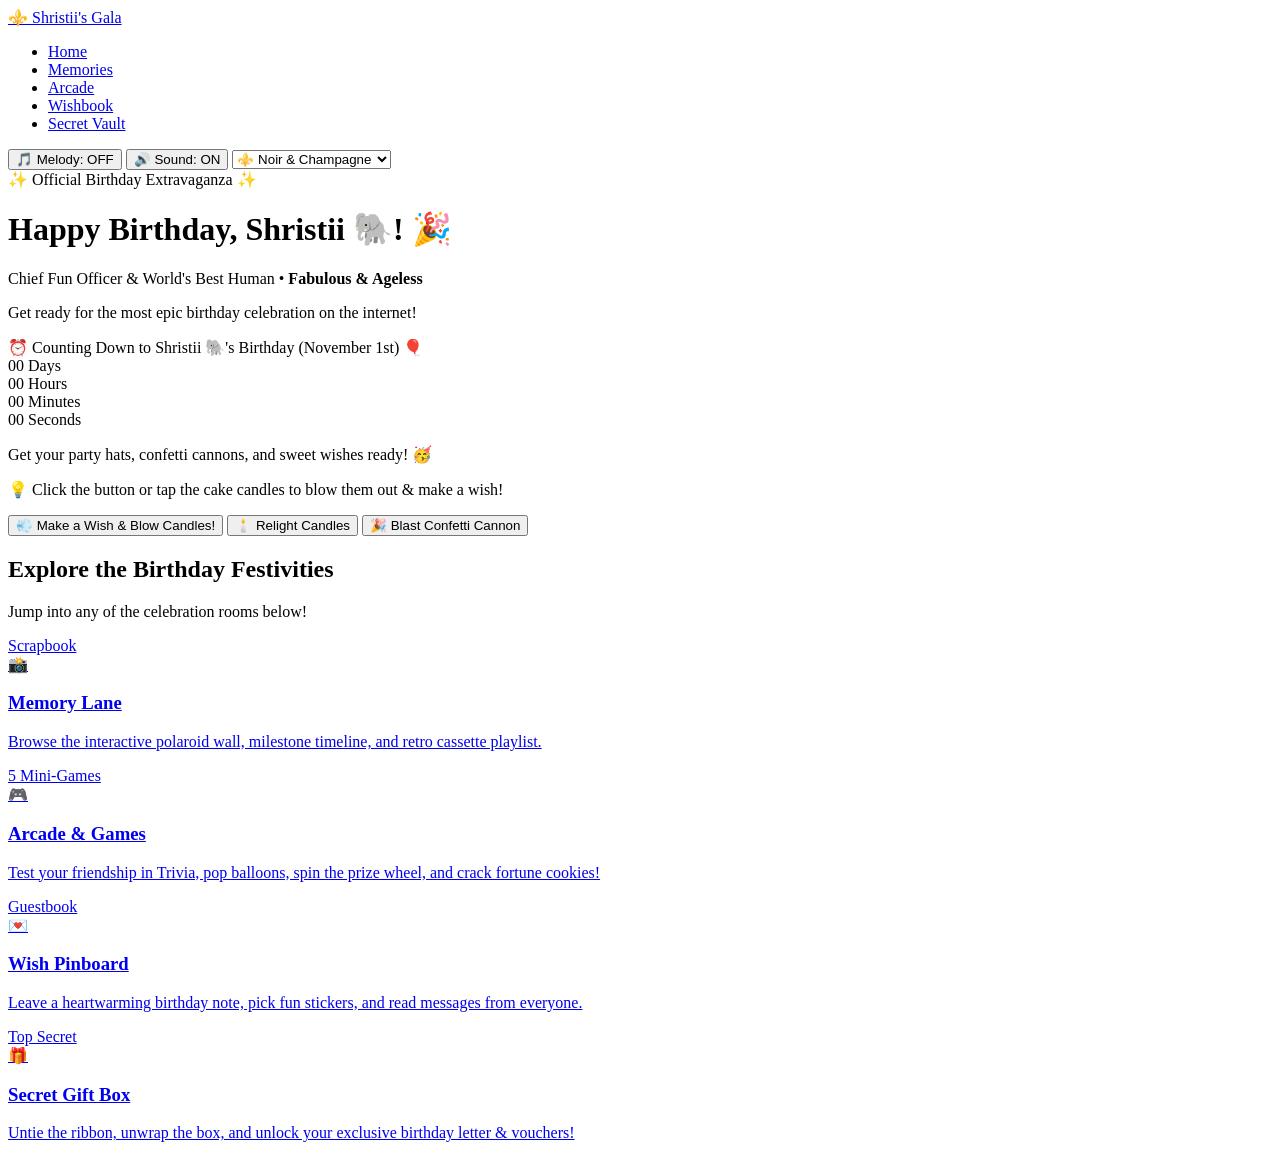
==== index.html @ 7313113c "Add files via upload" ====
<!DOCTYPE html>
<html lang="en">
<head>
  <meta charset="UTF-8" />
  <meta name="viewport" content="width=device-width, initial-scale=1.0" />
  <title>Happy Birthday! 🎉 Ultimate Celebration</title>
  <link rel="stylesheet" href="css/style.css" />
</head>
<body class="theme-noir-gold">

  <!-- Floating Ambient Balloons Background -->
  <div class="floating-balloons-container" id="floating-balloons-bg"></div>

  <!-- Navigation Bar -->
  <nav class="navbar">
    <a href="index.html" class="nav-brand">
      <span class="brand-icon">⚜️</span>
      <span>Shristii's Gala</span>
    </a>

    <ul class="nav-links">
      <li><a href="index.html" class="nav-link active">Home</a></li>
      <li><a href="memories.html" class="nav-link">Memories</a></li>
      <li><a href="arcade.html" class="nav-link">Arcade</a></li>
      <li><a href="wishes.html" class="nav-link">Wishbook</a></li>
      <li><a href="surprise.html" class="nav-link">Secret Vault</a></li>
    </ul>

    <div class="nav-controls">
      <button class="control-btn" id="bgm-toggle-btn" title="Toggle Ambient Melody">🎵 Melody: OFF</button>
      <button class="control-btn" id="sfx-toggle-btn" title="Toggle Sound FX">🔊 Sound: ON</button>
      <select id="theme-select" class="theme-picker" title="Switch Theme">
        <option value="theme-noir-gold">⚜️ Noir & Champagne</option>
        <option value="theme-velvet-wine">🍷 Velvet & Rose Gold</option>
        <option value="theme-emerald-luxe">🌲 Emerald & Gold</option>
        <option value="theme-ivory-champagne">🥂 Alabaster & Gold</option>
      </select>
    </div>
  </nav>

  <!-- Hero Section -->
  <main class="hero-section">
    <div class="hero-badge">✨ Official Birthday Extravaganza ✨</div>
    <h1 class="hero-title">Happy Birthday, <span data-bind="name">Shristii 🐘</span>! 🎉</h1>
    <p class="hero-subtitle">
      <span data-bind="title">Chief Fun Officer & World's Best Human</span> • 
      <strong data-bind="age">Fabulous & Ageless</strong>
    </p>
    <p class="hero-subtitle" data-bind="heroTagline">
      Get ready for the most epic birthday celebration on the internet!
    </p>

    <!-- Birthday Live Countdown Widget -->
    <div class="countdown-section" id="birthday-countdown-container">
      <div class="countdown-title">
        <span>⏰</span>
        <span>Counting Down to <span data-bind="name">Shristii 🐘</span>'s Birthday (November 1st)</span>
        <span>🎈</span>
      </div>
      <div class="countdown-grid" id="countdown-timer-grid">
        <div class="countdown-card">
          <span class="countdown-num" id="cd-days">00</span>
          <span class="countdown-label">Days</span>
        </div>
        <div class="countdown-card">
          <span class="countdown-num" id="cd-hours">00</span>
          <span class="countdown-label">Hours</span>
        </div>
        <div class="countdown-card">
          <span class="countdown-num" id="cd-minutes">00</span>
          <span class="countdown-label">Minutes</span>
        </div>
        <div class="countdown-card">
          <span class="countdown-num" id="cd-seconds">00</span>
          <span class="countdown-label">Seconds</span>
        </div>
      </div>
      <p class="countdown-subtext" id="cd-message">Get your party hats, confetti cannons, and sweet wishes ready! 🥳</p>
    </div>

    <!-- Interactive Birthday Cake -->
    <div class="cake-stage" id="cake-container">
      <div class="cake-wrapper" id="cake-wrapper" title="Click to blow out candles!">
        <!-- Candles -->
        <div class="candles-row">
          <div class="candle"><div class="candle-flame"></div></div>
          <div class="candle"><div class="candle-flame"></div></div>
          <div class="candle"><div class="candle-flame"></div></div>
        </div>

        <!-- 3-Tier Cake -->
        <div class="cake-tier top">
          <div class="frosting-drips"></div>
        </div>
        <div class="cake-tier middle">
          <div class="frosting-drips"></div>
        </div>
        <div class="cake-tier bottom">
          <div class="frosting-drips"></div>
        </div>
        <div class="cake-plate"></div>
      </div>

      <div id="cake-status" class="mt-3">
        <p class="cake-hint">💡 Click the button or tap the cake candles to blow them out & make a wish!</p>
      </div>

      <div class="btn-group mt-3 justify-center">
        <button id="blow-candles-btn" class="btn-primary">💨 Make a Wish & Blow Candles!</button>
        <button id="relight-candles-btn" class="btn-secondary hidden">🕯️ Relight Candles</button>
        <button id="hero-confetti-btn" class="btn-secondary">🎉 Blast Confetti Cannon</button>
      </div>
    </div>

    <!-- Quick Activity Cards Portal -->
    <h2 class="mt-4">Explore the Birthday Festivities</h2>
    <p class="hero-subtitle">Jump into any of the celebration rooms below!</p>

    <div class="activities-grid">
      <a href="memories.html" class="activity-card glass-panel">
        <span class="activity-badge">Scrapbook</span>
        <div class="activity-icon">📸</div>
        <h3>Memory Lane</h3>
        <p>Browse the interactive polaroid wall, milestone timeline, and retro cassette playlist.</p>
      </a>

      <a href="arcade.html" class="activity-card glass-panel">
        <span class="activity-badge">5 Mini-Games</span>
        <div class="activity-icon">🎮</div>
        <h3>Arcade & Games</h3>
        <p>Test your friendship in Trivia, pop balloons, spin the prize wheel, and crack fortune cookies!</p>
      </a>

      <a href="wishes.html" class="activity-card glass-panel">
        <span class="activity-badge">Guestbook</span>
        <div class="activity-icon">💌</div>
        <h3>Wish Pinboard</h3>
        <p>Leave a heartwarming birthday note, pick fun stickers, and read messages from everyone.</p>
      </a>

      <a href="surprise.html" class="activity-card glass-panel">
        <span class="activity-badge">Top Secret</span>
        <div class="activity-icon">🎁</div>
        <h3>Secret Gift Box</h3>
        <p>Untie the ribbon, unwrap the box, and unlock your exclusive birthday letter & vouchers!</p>
      </a>
    </div>
  </main>

  <!-- Scripts -->
  <script src="data/content.js"></script>
  <script src="js/audio.js"></script>
  <script src="js/confetti.js"></script>
  <script src="js/main.js"></script>
</body>
</html>
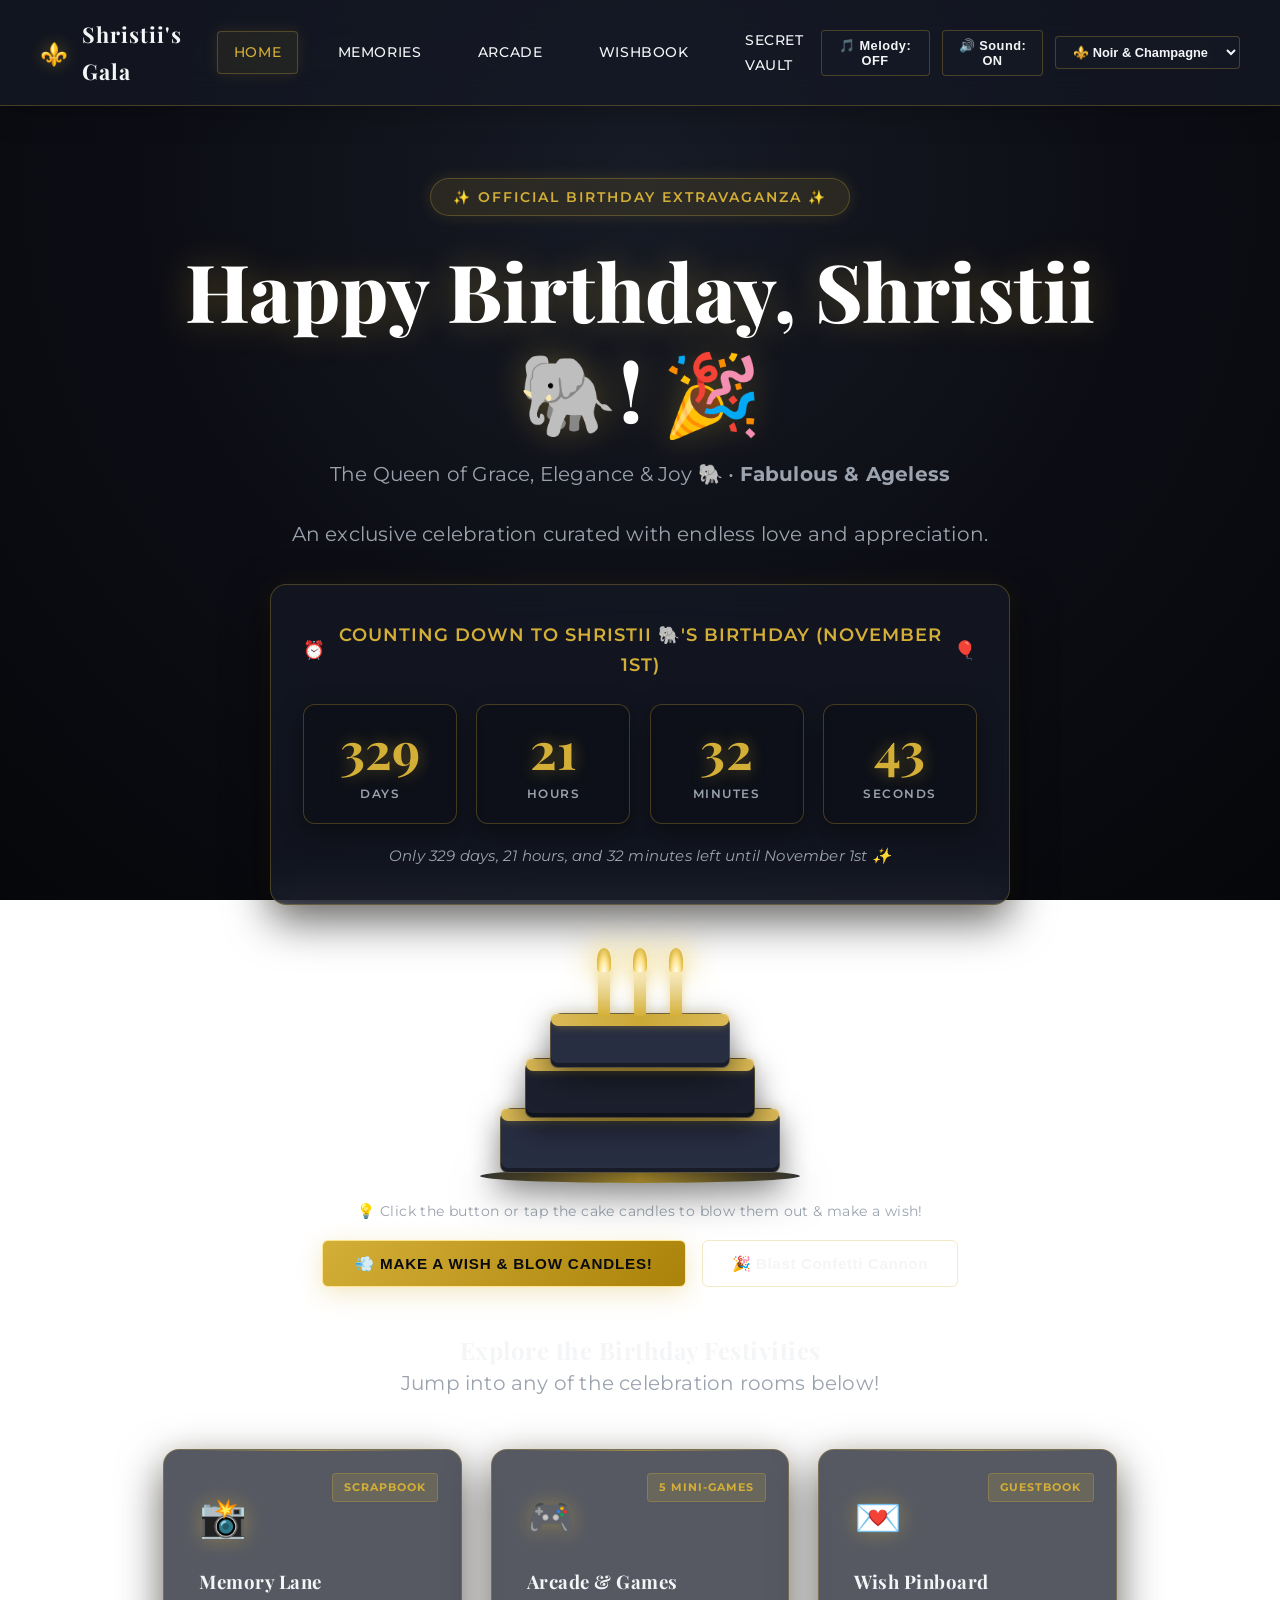
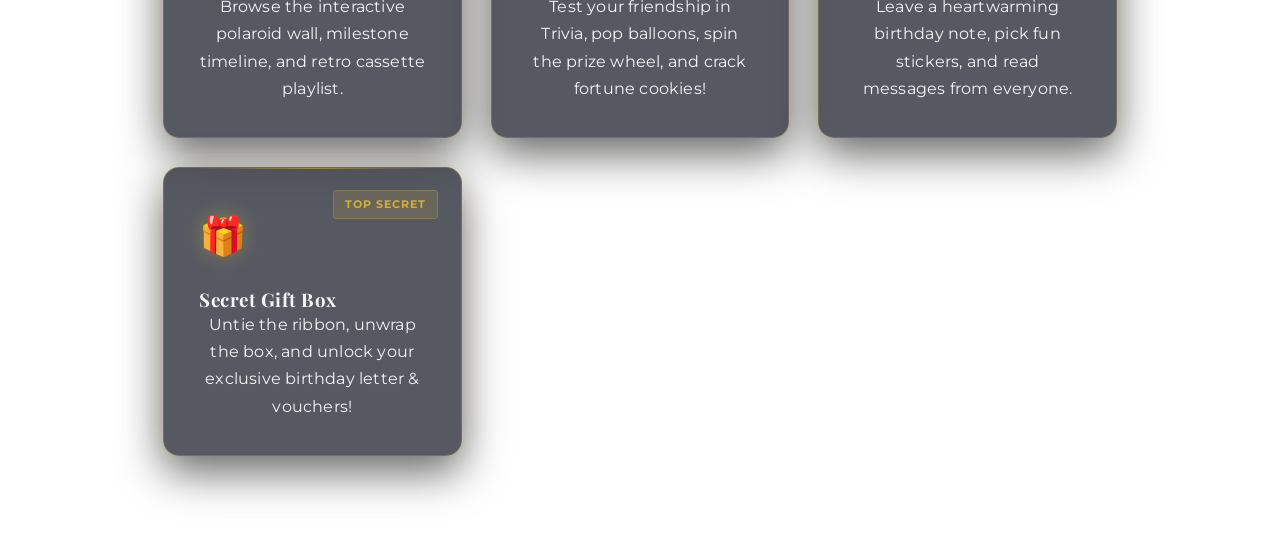
==== commit 0260e9d0: "Add files via upload" ====
--- a/index.html
+++ b/index.html
@@ -4,7 +4,7 @@
   <meta charset="UTF-8" />
   <meta name="viewport" content="width=device-width, initial-scale=1.0" />
   <title>Happy Birthday! 🎉 Ultimate Celebration</title>
-  <link rel="stylesheet" href="css/style.css" />
+  <link rel="stylesheet" href="style.css" />
 </head>
 <body class="theme-noir-gold">
 
@@ -148,9 +148,9 @@
   </main>
 
   <!-- Scripts -->
-  <script src="data/content.js"></script>
-  <script src="js/audio.js"></script>
-  <script src="js/confetti.js"></script>
-  <script src="js/main.js"></script>
+  <script src="content.js"></script>
+  <script src="audio.js"></script>
+  <script src="confetti.js"></script>
+  <script src="main.js"></script>
 </body>
 </html>
--- a/style.css
+++ b/style.css
@@ -0,0 +1,1385 @@
+/* ==========================================================================
+   LUXURY & ELEGANT BIRTHDAY CELEBRATION MASTER STYLESHEET
+   Classy aesthetic with Champagne Gold, Obsidian Noir, Velvet, and Fine Typography
+   ========================================================================== */
+
+@import url('https://fonts.googleapis.com/css2?family=Alex+Brush&family=Cormorant+Garamond:ital,wght@0,400;0,600;0,700;1,400;1,600&family=Montserrat:wght@300;400;500;600;700;800&family=Playfair+Display:ital,wght@0,500;0,600;0,700;0,800;0,900;1,600&display=swap');
+
+/* --- THEME DEFINITIONS --- */
+:root, body.theme-noir-gold {
+  --bg-gradient: radial-gradient(circle at 50% 20%, #171B26 0%, #0D0E15 50%, #06070A 100%);
+  --bg-color: #06070A;
+  --text-main: #F4F5F7;
+  --text-muted: #9BA3AF;
+  --primary: #D4AF37; /* Champagne Gold */
+  --primary-hover: #E5C158;
+  --secondary: #E2C08D;
+  --accent: #F3E5AB;
+  --card-bg: rgba(22, 26, 38, 0.72);
+  --card-border: rgba(212, 175, 55, 0.28);
+  --shadow: 0 16px 44px rgba(0, 0, 0, 0.6), 0 0 24px rgba(212, 175, 55, 0.08);
+  --cake-base: #1C202E;
+  --cake-frosting: #282E42;
+  --gold: #D4AF37;
+  --gold-glow: rgba(212, 175, 55, 0.4);
+}
+
+body.theme-velvet-wine {
+  --bg-gradient: radial-gradient(circle at 50% 20%, #2D121F 0%, #180911 55%, #0D0408 100%);
+  --bg-color: #0D0408;
+  --text-main: #FDF8F9;
+  --text-muted: #C9A9B4;
+  --primary: #E29578; /* Rose Gold / Burnished Bronze */
+  --primary-hover: #F2A68B;
+  --secondary: #DDA15E;
+  --accent: #FFE5D9;
+  --card-bg: rgba(38, 18, 28, 0.75);
+  --card-border: rgba(226, 149, 120, 0.3);
+  --shadow: 0 16px 44px rgba(0, 0, 0, 0.65), 0 0 24px rgba(226, 149, 120, 0.1);
+  --cake-base: #331625;
+  --cake-frosting: #471E33;
+  --gold: #E29578;
+  --gold-glow: rgba(226, 149, 120, 0.4);
+}
+
+body.theme-emerald-luxe {
+  --bg-gradient: radial-gradient(circle at 50% 20%, #0E2920 0%, #071711 55%, #030A07 100%);
+  --bg-color: #030A07;
+  --text-main: #F4EBD9;
+  --text-muted: #9EAF9F;
+  --primary: #C5A059; /* Imperial Vintage Gold */
+  --primary-hover: #D8B36D;
+  --secondary: #52B788;
+  --accent: #E9D8A6;
+  --card-bg: rgba(14, 38, 30, 0.75);
+  --card-border: rgba(197, 160, 89, 0.32);
+  --shadow: 0 16px 44px rgba(0, 0, 0, 0.7), 0 0 24px rgba(197, 160, 89, 0.12);
+  --cake-base: #133328;
+  --cake-frosting: #1C4839;
+  --gold: #C5A059;
+  --gold-glow: rgba(197, 160, 89, 0.4);
+}
+
+body.theme-ivory-champagne {
+  --bg-gradient: radial-gradient(circle at 50% 20%, #FAF8F5 0%, #F3EFEA 60%, #E8E2D8 100%);
+  --bg-color: #FAF8F5;
+  --text-main: #1F1D1A;
+  --text-muted: #6B6357;
+  --primary: #A67C37; /* Warm Burnished Ochre Gold */
+  --primary-hover: #8C6527;
+  --secondary: #C5A059;
+  --accent: #D4AF37;
+  --card-bg: rgba(255, 255, 255, 0.88);
+  --card-border: rgba(166, 124, 55, 0.28);
+  --shadow: 0 16px 44px rgba(166, 124, 55, 0.14);
+  --cake-base: #EFE9E0;
+  --cake-frosting: #FAF6F0;
+  --gold: #A67C37;
+  --gold-glow: rgba(166, 124, 55, 0.25);
+}
+
+/* --- BASE STYLES --- */
+* {
+  margin: 0;
+  padding: 0;
+  box-sizing: border-box;
+}
+
+body {
+  font-family: 'Montserrat', -apple-system, BlinkMacSystemFont, sans-serif;
+  background: var(--bg-gradient);
+  background-attachment: fixed;
+  color: var(--text-main);
+  min-height: 100vh;
+  line-height: 1.7;
+  overflow-x: hidden;
+  transition: background 0.5s ease, color 0.5s ease;
+  letter-spacing: 0.2px;
+}
+
+h1, h2, h3, h4, .brand-font, .serif-heading {
+  font-family: 'Playfair Display', 'Cormorant Garamond', Georgia, serif;
+  font-weight: 700;
+  line-height: 1.25;
+  letter-spacing: 0.5px;
+}
+
+.handwritten {
+  font-family: 'Alex Brush', 'Cormorant Garamond', cursive;
+  font-size: 1.8rem;
+  font-weight: normal;
+}
+
+/* --- NAVBAR --- */
+.navbar {
+  position: sticky;
+  top: 0;
+  z-index: 1000;
+  display: flex;
+  justify-content: space-between;
+  align-items: center;
+  padding: 1rem 2.5rem;
+  background: var(--card-bg);
+  backdrop-filter: blur(20px);
+  -webkit-backdrop-filter: blur(20px);
+  border-bottom: 1px solid var(--card-border);
+  box-shadow: 0 4px 30px rgba(0, 0, 0, 0.25);
+}
+
+.nav-brand {
+  display: flex;
+  align-items: center;
+  gap: 0.8rem;
+  text-decoration: none;
+  color: var(--text-main);
+  font-family: 'Playfair Display', serif;
+  font-size: 1.35rem;
+  font-weight: 700;
+  letter-spacing: 1px;
+}
+
+.brand-icon {
+  font-size: 1.4rem;
+  filter: drop-shadow(0 0 8px var(--gold-glow));
+}
+
+.nav-links {
+  display: flex;
+  align-items: center;
+  gap: 1.4rem;
+  list-style: none;
+}
+
+.nav-link {
+  text-decoration: none;
+  color: var(--text-main);
+  font-weight: 500;
+  font-size: 0.9rem;
+  letter-spacing: 0.6px;
+  text-transform: uppercase;
+  padding: 0.5rem 1rem;
+  border-radius: 4px;
+  transition: all 0.3s ease;
+  display: flex;
+  align-items: center;
+  gap: 0.4rem;
+  border: 1px solid transparent;
+}
+
+.nav-link:hover, .nav-link.active {
+  color: var(--primary) !important;
+  border-color: var(--card-border);
+  background: rgba(212, 175, 55, 0.08);
+  box-shadow: 0 0 16px rgba(212, 175, 55, 0.12);
+}
+
+.nav-controls {
+  display: flex;
+  align-items: center;
+  gap: 0.8rem;
+}
+
+.control-btn {
+  background: var(--card-bg);
+  border: 1px solid var(--card-border);
+  color: var(--text-main);
+  padding: 0.45rem 0.9rem;
+  border-radius: 4px;
+  font-size: 0.8rem;
+  font-weight: 600;
+  letter-spacing: 0.5px;
+  cursor: pointer;
+  transition: all 0.25s ease;
+  display: inline-flex;
+  align-items: center;
+  gap: 0.4rem;
+}
+
+.control-btn:hover {
+  border-color: var(--primary);
+  color: var(--primary);
+  box-shadow: 0 0 12px var(--gold-glow);
+}
+
+.control-btn.active {
+  background: var(--primary);
+  color: #0D0E15;
+  border-color: var(--primary);
+}
+
+.theme-picker {
+  background: var(--card-bg);
+  border: 1px solid var(--card-border);
+  color: var(--text-main);
+  padding: 0.45rem 0.8rem;
+  border-radius: 4px;
+  font-size: 0.8rem;
+  font-weight: 600;
+  cursor: pointer;
+  outline: none;
+}
+
+/* --- GLASS PANELS & LUXURY CARDS --- */
+.glass-panel {
+  background: var(--card-bg);
+  backdrop-filter: blur(18px);
+  -webkit-backdrop-filter: blur(18px);
+  border: 1px solid var(--card-border);
+  border-radius: 16px;
+  box-shadow: var(--shadow);
+  padding: 2.2rem;
+  transition: transform 0.35s ease, box-shadow 0.35s ease;
+  position: relative;
+}
+
+.glass-panel::before {
+  content: '';
+  position: absolute;
+  top: 0;
+  left: 10%;
+  right: 10%;
+  height: 1px;
+  background: linear-gradient(90deg, transparent, var(--primary), transparent);
+  opacity: 0.6;
+}
+
+.glass-panel:hover {
+  box-shadow: 0 20px 50px rgba(0, 0, 0, 0.7), 0 0 30px var(--gold-glow);
+}
+
+/* --- BUTTONS --- */
+.btn-primary {
+  background: linear-gradient(135deg, #D4AF37 0%, #AA820A 100%);
+  color: #0A0B10;
+  border: 1px solid #FFE58F;
+  padding: 0.85rem 2rem;
+  border-radius: 6px;
+  font-size: 0.95rem;
+  font-weight: 700;
+  letter-spacing: 0.8px;
+  text-transform: uppercase;
+  cursor: pointer;
+  box-shadow: 0 6px 24px rgba(212, 175, 55, 0.3);
+  transition: all 0.3s ease;
+  display: inline-flex;
+  align-items: center;
+  gap: 0.6rem;
+  text-decoration: none;
+}
+
+.btn-primary:hover {
+  transform: translateY(-2px);
+  box-shadow: 0 10px 32px rgba(212, 175, 55, 0.5);
+  background: linear-gradient(135deg, #E5C158 0%, #C49818 100%);
+}
+
+.btn-secondary {
+  background: transparent;
+  color: var(--text-main);
+  border: 1px solid var(--card-border);
+  padding: 0.8rem 1.8rem;
+  border-radius: 6px;
+  font-size: 0.95rem;
+  font-weight: 600;
+  letter-spacing: 0.6px;
+  cursor: pointer;
+  transition: all 0.3s ease;
+  text-decoration: none;
+  display: inline-flex;
+  align-items: center;
+  gap: 0.5rem;
+}
+
+.btn-secondary:hover {
+  border-color: var(--primary);
+  color: var(--primary);
+  background: rgba(212, 175, 55, 0.08);
+  box-shadow: 0 0 16px rgba(212, 175, 55, 0.2);
+}
+
+.btn-small {
+  padding: 0.35rem 0.8rem;
+  font-size: 0.8rem;
+  border-radius: 4px;
+  border: 1px solid var(--card-border);
+  background: transparent;
+  color: var(--text-main);
+  cursor: pointer;
+  font-weight: 600;
+}
+
+/* --- HERO SECTION (index.html) --- */
+.hero-section {
+  position: relative;
+  text-align: center;
+  padding: 4.5rem 1.5rem 3rem 1.5rem;
+  max-width: 1050px;
+  margin: 0 auto;
+}
+
+.hero-badge {
+  display: inline-block;
+  background: rgba(212, 175, 55, 0.12);
+  border: 1px solid var(--card-border);
+  color: var(--primary);
+  padding: 0.4rem 1.4rem;
+  border-radius: 999px;
+  font-weight: 600;
+  font-size: 0.85rem;
+  letter-spacing: 2px;
+  text-transform: uppercase;
+  margin-bottom: 1.5rem;
+  box-shadow: 0 0 16px rgba(212, 175, 55, 0.15);
+}
+
+.hero-title {
+  font-size: clamp(2.8rem, 6.5vw, 5rem);
+  font-weight: 800;
+  color: #FFFFFF;
+  margin-bottom: 1rem;
+  text-shadow: 0 0 35px rgba(212, 175, 55, 0.3);
+  font-family: 'Playfair Display', serif;
+}
+
+.hero-subtitle {
+  font-size: clamp(1rem, 2.2vw, 1.25rem);
+  color: var(--text-muted);
+  max-width: 750px;
+  margin: 0 auto 1.5rem auto;
+  font-weight: 400;
+  line-height: 1.8;
+}
+
+/* --- ELEGANT COUNTDOWN TIMER --- */
+.countdown-section {
+  max-width: 740px;
+  margin: 2rem auto 3rem auto;
+  padding: 2.2rem 2rem;
+  border-radius: 16px;
+  background: var(--card-bg);
+  backdrop-filter: blur(18px);
+  -webkit-backdrop-filter: blur(18px);
+  border: 1px solid var(--card-border);
+  box-shadow: var(--shadow);
+  text-align: center;
+}
+
+.countdown-title {
+  font-size: 1.1rem;
+  font-weight: 600;
+  letter-spacing: 1px;
+  text-transform: uppercase;
+  color: var(--primary);
+  margin-bottom: 1.5rem;
+  display: flex;
+  align-items: center;
+  justify-content: center;
+  gap: 0.6rem;
+}
+
+.countdown-grid {
+  display: grid;
+  grid-template-columns: repeat(4, 1fr);
+  gap: 1.2rem;
+  margin-bottom: 1.2rem;
+}
+
+.countdown-card {
+  background: rgba(10, 12, 18, 0.5);
+  border: 1px solid var(--card-border);
+  border-radius: 12px;
+  padding: 1.2rem 0.6rem;
+  display: flex;
+  flex-direction: column;
+  align-items: center;
+  justify-content: center;
+  box-shadow: 0 8px 24px rgba(0, 0, 0, 0.4);
+  transition: all 0.3s ease;
+}
+
+.countdown-card:hover {
+  border-color: var(--primary);
+  transform: translateY(-4px);
+  box-shadow: 0 12px 30px var(--gold-glow);
+}
+
+.countdown-num {
+  font-family: 'Playfair Display', serif;
+  font-size: clamp(2.2rem, 5vw, 3.2rem);
+  font-weight: 700;
+  line-height: 1;
+  color: var(--primary);
+  text-shadow: 0 0 16px var(--gold-glow);
+}
+
+.countdown-label {
+  font-size: 0.75rem;
+  font-weight: 600;
+  text-transform: uppercase;
+  letter-spacing: 1.5px;
+  color: var(--text-muted);
+  margin-top: 0.5rem;
+}
+
+.countdown-subtext {
+  font-size: 0.95rem;
+  color: var(--text-muted);
+  font-weight: 400;
+  font-style: italic;
+}
+
+.countdown-today-banner {
+  background: linear-gradient(135deg, rgba(212, 175, 55, 0.2) 0%, rgba(212, 175, 55, 0.05) 100%);
+  border: 1px solid var(--primary);
+  color: #FFFFFF;
+  padding: 1.8rem 2.5rem;
+  border-radius: 16px;
+  box-shadow: 0 0 40px var(--gold-glow);
+  animation: popIn 0.6s ease;
+}
+
+/* --- CLASSY 3D BIRTHDAY CAKE --- */
+.cake-stage {
+  display: flex;
+  flex-direction: column;
+  align-items: center;
+  margin: 3rem 0;
+}
+
+.cake-wrapper {
+  position: relative;
+  width: 280px;
+  height: 230px;
+  display: flex;
+  flex-direction: column;
+  align-items: center;
+  justify-content: flex-end;
+  cursor: pointer;
+}
+
+.candles-row {
+  display: flex;
+  gap: 24px;
+  position: absolute;
+  top: 15px;
+  z-index: 10;
+}
+
+.candle {
+  width: 12px;
+  height: 48px;
+  background: linear-gradient(to bottom, #FFF9E6, #D4AF37);
+  border-radius: 3px;
+  position: relative;
+  box-shadow: 0 0 10px rgba(212, 175, 55, 0.4);
+}
+
+.candle-flame {
+  position: absolute;
+  top: -20px;
+  left: 50%;
+  transform: translateX(-50%);
+  width: 14px;
+  height: 24px;
+  background: radial-gradient(ellipse at bottom, #FFF 0%, #FFE58F 40%, #D4AF37 80%, transparent 100%);
+  border-radius: 50% 50% 20% 20%;
+  box-shadow: 0 0 20px #FFE58F, 0 0 36px #D4AF37;
+  animation: flicker 0.18s infinite alternate ease-in-out;
+  transition: opacity 0.5s ease, transform 0.5s ease;
+}
+
+.candle-flame.out {
+  opacity: 0;
+  transform: translateX(-50%) translateY(-12px) scale(0.2);
+  animation: none;
+}
+
+.candle-flame.out::after {
+  content: '✨';
+  position: absolute;
+  top: -12px;
+  left: -2px;
+  font-size: 14px;
+  animation: smokePuff 1.2s forwards ease-out;
+}
+
+.cake-tier {
+  width: 100%;
+  border-radius: 12px 12px 8px 8px;
+  box-shadow: inset 0 -4px 0 rgba(0, 0, 0, 0.4), 0 10px 30px rgba(0, 0, 0, 0.5);
+  position: relative;
+  border: 1px solid var(--card-border);
+}
+
+.cake-tier.top {
+  width: 180px;
+  height: 55px;
+  background: var(--cake-frosting);
+  z-index: 3;
+}
+
+.cake-tier.middle {
+  width: 230px;
+  height: 60px;
+  background: var(--cake-base);
+  margin-top: -10px;
+  z-index: 2;
+}
+
+.cake-tier.bottom {
+  width: 280px;
+  height: 65px;
+  background: var(--cake-frosting);
+  margin-top: -10px;
+  z-index: 1;
+}
+
+.frosting-drips {
+  position: absolute;
+  top: 0;
+  left: 0;
+  width: 100%;
+  height: 12px;
+  background: linear-gradient(90deg, #E5C158, #D4AF37, #E5C158);
+  border-radius: 10px 10px 14px 14px;
+  opacity: 0.95;
+  box-shadow: 0 0 10px var(--gold-glow);
+}
+
+.cake-plate {
+  width: 320px;
+  height: 14px;
+  background: linear-gradient(to right, #333, #D4AF37, #333);
+  border-radius: 50%;
+  box-shadow: 0 12px 36px rgba(0, 0, 0, 0.6);
+  margin-top: -4px;
+}
+
+.cake-hint {
+  font-size: 0.9rem;
+  color: var(--text-muted);
+  letter-spacing: 0.4px;
+}
+
+.wish-granted-banner {
+  background: linear-gradient(135deg, rgba(212, 175, 55, 0.25) 0%, rgba(22, 26, 38, 0.9) 100%);
+  border: 1px solid var(--primary);
+  color: #FFFFFF;
+  padding: 1.5rem 2.2rem;
+  border-radius: 14px;
+  margin-top: 1.5rem;
+  box-shadow: 0 0 35px var(--gold-glow);
+  animation: popIn 0.5s ease;
+}
+
+/* --- AMBIENT FLOATING BALLOONS --- */
+.floating-balloons-container {
+  position: fixed;
+  top: 0;
+  left: 0;
+  width: 100vw;
+  height: 100vh;
+  pointer-events: none;
+  overflow: hidden;
+  z-index: 5;
+}
+
+.ambient-balloon {
+  position: absolute;
+  bottom: -100px;
+  width: 44px;
+  height: 58px;
+  border-radius: 50% 50% 50% 50% / 40% 40% 60% 60%;
+  opacity: 0.55;
+  pointer-events: auto;
+  cursor: pointer;
+  animation: floatUp linear infinite;
+  transition: transform 0.2s ease, opacity 0.2s ease;
+  box-shadow: inset -4px -4px 10px rgba(0,0,0,0.4), 0 0 12px rgba(212, 175, 55, 0.2);
+}
+
+/* --- QUICK ACTIVITY CARDS GRID --- */
+.activities-grid {
+  display: grid;
+  grid-template-columns: repeat(auto-fit, minmax(240px, 1fr));
+  gap: 1.8rem;
+  max-width: 1100px;
+  margin: 3rem auto;
+  padding: 0 1.5rem;
+}
+
+.activity-card {
+  text-decoration: none;
+  color: var(--text-main);
+  display: flex;
+  flex-direction: column;
+  align-items: flex-start;
+  padding: 2.2rem;
+  position: relative;
+  overflow: hidden;
+}
+
+.activity-icon {
+  font-size: 2.4rem;
+  margin-bottom: 1.2rem;
+  transition: transform 0.3s ease;
+  filter: drop-shadow(0 0 10px var(--gold-glow));
+}
+
+.activity-card:hover .activity-icon {
+  transform: scale(1.15) translateY(-4px);
+}
+
+.activity-badge {
+  position: absolute;
+  top: 1.4rem;
+  right: 1.4rem;
+  background: rgba(212, 175, 55, 0.15);
+  border: 1px solid var(--card-border);
+  color: var(--primary);
+  font-size: 0.7rem;
+  font-weight: 700;
+  letter-spacing: 1px;
+  text-transform: uppercase;
+  padding: 0.25rem 0.7rem;
+  border-radius: 4px;
+}
+
+/* --- MEMORIES PAGE (memories.html) --- */
+.timeline-section {
+  max-width: 850px;
+  margin: 3.5rem auto;
+  position: relative;
+  padding: 0 1rem;
+}
+
+.timeline-section::before {
+  content: '';
+  position: absolute;
+  top: 0;
+  bottom: 0;
+  left: 50%;
+  width: 2px;
+  background: linear-gradient(180deg, transparent, var(--primary), transparent);
+  transform: translateX(-50%);
+}
+
+.timeline-item {
+  display: flex;
+  justify-content: flex-end;
+  padding: 2rem 0;
+  position: relative;
+  width: 50%;
+}
+
+.timeline-item.right {
+  align-self: flex-end;
+  margin-left: 50%;
+  justify-content: flex-start;
+}
+
+.timeline-node {
+  position: absolute;
+  top: 2.2rem;
+  right: -20px;
+  width: 40px;
+  height: 40px;
+  border-radius: 50%;
+  background: #0D0E15;
+  border: 2px solid var(--primary);
+  display: flex;
+  align-items: center;
+  justify-content: center;
+  font-size: 1.1rem;
+  box-shadow: 0 0 16px var(--gold-glow);
+  z-index: 2;
+}
+
+.timeline-item.right .timeline-node {
+  left: -20px;
+}
+
+.timeline-content {
+  width: 88%;
+  padding: 1.8rem;
+}
+
+.timeline-tag {
+  background: rgba(212, 175, 55, 0.12);
+  border: 1px solid var(--card-border);
+  color: var(--primary);
+  font-size: 0.75rem;
+  font-weight: 700;
+  letter-spacing: 1px;
+  text-transform: uppercase;
+  padding: 0.2rem 0.6rem;
+  border-radius: 4px;
+  margin-right: 0.6rem;
+}
+
+.timeline-year {
+  font-family: 'Playfair Display', serif;
+  font-weight: 700;
+  color: var(--primary);
+  font-size: 0.95rem;
+}
+
+/* --- POLAROIDS GALLERY --- */
+.polaroid-grid {
+  display: grid;
+  grid-template-columns: repeat(auto-fit, minmax(280px, 1fr));
+  gap: 2.5rem;
+  max-width: 1100px;
+  margin: 3rem auto;
+  padding: 0 1.5rem;
+}
+
+.polaroid-card {
+  background: #181B26;
+  border: 1px solid var(--card-border);
+  padding: 1.2rem 1.2rem 2rem 1.2rem;
+  border-radius: 8px;
+  box-shadow: var(--shadow);
+  cursor: pointer;
+  transition: all 0.35s ease;
+  position: relative;
+}
+
+.polaroid-card:hover {
+  transform: scale(1.05) translateY(-6px) !important;
+  border-color: var(--primary);
+  box-shadow: 0 20px 45px rgba(0, 0, 0, 0.8), 0 0 24px var(--gold-glow);
+  z-index: 10;
+}
+
+.polaroid-img-wrapper {
+  width: 100%;
+  height: 230px;
+  overflow: hidden;
+  border-radius: 4px;
+  background: #0A0B10;
+}
+
+.polaroid-img-wrapper img {
+  width: 100%;
+  height: 100%;
+  object-fit: cover;
+  transition: transform 0.5s ease;
+  filter: saturate(0.95) contrast(1.05);
+}
+
+.polaroid-card:hover img {
+  transform: scale(1.08);
+}
+
+.polaroid-caption {
+  margin-top: 1.2rem;
+  text-align: center;
+}
+
+.polaroid-text {
+  font-family: 'Cormorant Garamond', Georgia, serif;
+  font-size: 1.35rem;
+  font-style: italic;
+  font-weight: 600;
+  color: var(--text-main);
+}
+
+.polaroid-date {
+  font-size: 0.75rem;
+  color: var(--text-muted);
+  font-weight: 600;
+  letter-spacing: 1px;
+  text-transform: uppercase;
+  display: block;
+  margin-top: 0.4rem;
+}
+
+/* --- CASSETTE MIXTAPE PLAYER --- */
+.cassette-section {
+  max-width: 620px;
+  margin: 3.5rem auto;
+  text-align: center;
+}
+
+.cassette-body {
+  width: 340px;
+  height: 210px;
+  background: #11141E;
+  border: 1px solid var(--card-border);
+  border-radius: 12px;
+  margin: 1.8rem auto;
+  padding: 16px;
+  box-shadow: 0 16px 40px rgba(0, 0, 0, 0.6);
+  position: relative;
+  display: flex;
+  flex-direction: column;
+  justify-content: space-between;
+}
+
+.cassette-label {
+  background: linear-gradient(135deg, rgba(212, 175, 55, 0.2) 0%, rgba(212, 175, 55, 0.05) 100%);
+  border: 1px solid var(--card-border);
+  color: var(--primary);
+  padding: 8px;
+  border-radius: 6px;
+  font-weight: 700;
+  letter-spacing: 1px;
+  font-size: 0.8rem;
+}
+
+.cassette-window {
+  width: 190px;
+  height: 75px;
+  background: #08090E;
+  border-radius: 6px;
+  margin: 0 auto;
+  display: flex;
+  align-items: center;
+  justify-content: space-around;
+  border: 1px solid #2A3042;
+}
+
+.tape-wheel {
+  width: 44px;
+  height: 44px;
+  border: 3px dashed var(--primary);
+  border-radius: 50%;
+  background: #131722;
+}
+
+.cassette-body.playing .tape-wheel {
+  animation: spin 2.5s linear infinite;
+}
+
+.tape-info {
+  margin-top: 1.2rem;
+}
+
+.dedication-quote {
+  display: block;
+  font-family: 'Cormorant Garamond', serif;
+  font-style: italic;
+  font-size: 1.2rem;
+  color: var(--primary);
+  margin-top: 0.5rem;
+}
+
+/* --- ARCADE & GAMES --- */
+.arcade-container {
+  max-width: 950px;
+  margin: 2.5rem auto;
+  padding: 0 1.5rem;
+}
+
+.quiz-header {
+  display: flex;
+  justify-content: space-between;
+  margin-bottom: 1.2rem;
+}
+
+.quiz-badge, .quiz-score-badge {
+  background: rgba(212, 175, 55, 0.12);
+  border: 1px solid var(--card-border);
+  color: var(--primary);
+  padding: 0.35rem 0.9rem;
+  border-radius: 4px;
+  font-weight: 600;
+  letter-spacing: 1px;
+  font-size: 0.8rem;
+}
+
+.progress-bar-bg {
+  width: 100%;
+  height: 6px;
+  background: rgba(255, 255, 255, 0.08);
+  border-radius: 999px;
+  margin-bottom: 1.8rem;
+  overflow: hidden;
+}
+
+.progress-bar-fill {
+  height: 100%;
+  background: linear-gradient(to right, var(--primary), var(--secondary));
+  transition: width 0.35s ease;
+}
+
+.quiz-question {
+  font-family: 'Playfair Display', serif;
+  font-size: 1.5rem;
+  margin-bottom: 1.8rem;
+  color: #FFFFFF;
+}
+
+.quiz-options-grid {
+  display: grid;
+  grid-template-columns: 1fr;
+  gap: 1rem;
+}
+
+.quiz-option-btn {
+  background: rgba(10, 12, 18, 0.6);
+  border: 1px solid var(--card-border);
+  color: var(--text-main);
+  padding: 1.1rem 1.4rem;
+  border-radius: 8px;
+  font-size: 0.95rem;
+  font-weight: 500;
+  text-align: left;
+  cursor: pointer;
+  display: flex;
+  align-items: center;
+  gap: 1.2rem;
+  transition: all 0.25s ease;
+}
+
+.quiz-option-btn:hover:not(:disabled) {
+  border-color: var(--primary);
+  background: rgba(212, 175, 55, 0.08);
+  transform: translateX(6px);
+}
+
+.opt-letter {
+  background: var(--primary);
+  color: #0A0B10;
+  width: 32px;
+  height: 32px;
+  border-radius: 4px;
+  display: flex;
+  align-items: center;
+  justify-content: center;
+  font-weight: 800;
+  flex-shrink: 0;
+}
+
+.quiz-option-btn.correct-choice {
+  border-color: #52B788;
+  background: rgba(82, 183, 136, 0.15);
+}
+
+.quiz-option-btn.wrong-choice {
+  border-color: #E63946;
+  background: rgba(230, 57, 70, 0.15);
+}
+
+.diploma-card {
+  border: 2px solid var(--primary);
+  padding: 2.5rem;
+  background: #0E111A;
+  color: #F4F5F7;
+  border-radius: 12px;
+  position: relative;
+  box-shadow: 0 16px 40px rgba(0, 0, 0, 0.7), 0 0 30px var(--gold-glow);
+}
+
+.diploma-seal {
+  background: var(--primary);
+  color: #0A0B10;
+  padding: 0.3rem 0.9rem;
+  font-weight: 800;
+  letter-spacing: 1.5px;
+  border-radius: 4px;
+  font-size: 0.75rem;
+}
+
+.diploma-star-name {
+  font-size: 2.4rem;
+  color: var(--primary);
+  font-family: 'Playfair Display', serif;
+  margin: 0.8rem 0;
+}
+
+/* --- BALLOON GAME CANVAS --- */
+.game-canvas-wrapper {
+  position: relative;
+  border-radius: 14px;
+  overflow: hidden;
+  background: radial-gradient(circle at center, #171E2E 0%, #0B0E17 100%);
+  border: 1px solid var(--card-border);
+  box-shadow: var(--shadow);
+  margin: 1.8rem auto;
+  max-width: 800px;
+}
+
+#balloon-game-canvas {
+  display: block;
+  width: 100%;
+  height: 480px;
+  cursor: crosshair;
+}
+
+.game-hud {
+  position: absolute;
+  top: 15px;
+  left: 15px;
+  right: 15px;
+  display: flex;
+  justify-content: space-between;
+  pointer-events: none;
+}
+
+.hud-pill {
+  background: rgba(0, 0, 0, 0.75);
+  border: 1px solid var(--card-border);
+  color: var(--text-main);
+  padding: 0.4rem 0.9rem;
+  border-radius: 4px;
+  font-weight: 600;
+  font-size: 0.85rem;
+  letter-spacing: 0.5px;
+}
+
+/* --- WHEEL OF FORTUNE --- */
+.wheel-section {
+  display: flex;
+  flex-direction: column;
+  align-items: center;
+  margin: 3rem 0;
+}
+
+.wheel-wrapper {
+  position: relative;
+  width: 380px;
+  height: 380px;
+  margin-bottom: 2rem;
+}
+
+.wheel-pointer {
+  position: absolute;
+  top: -14px;
+  left: 50%;
+  transform: translateX(-50%);
+  width: 0;
+  height: 0;
+  border-left: 16px solid transparent;
+  border-right: 16px solid transparent;
+  border-top: 28px solid var(--primary);
+  z-index: 20;
+  filter: drop-shadow(0 4px 10px var(--gold-glow));
+}
+
+/* --- WISHES PINBOARD (wishes.html) --- */
+.pinboard-container {
+  max-width: 1200px;
+  margin: 2.5rem auto;
+  padding: 0 1.5rem;
+}
+
+.pinboard-grid {
+  display: grid;
+  grid-template-columns: repeat(auto-fit, minmax(290px, 1fr));
+  gap: 2rem;
+  margin-top: 2.5rem;
+}
+
+.pin-card {
+  padding: 1.8rem;
+  border-radius: 8px;
+  box-shadow: 0 12px 30px rgba(0, 0, 0, 0.4);
+  position: relative;
+  transition: all 0.3s ease;
+  border: 1px solid rgba(255, 255, 255, 0.08);
+}
+
+.pin-card:hover {
+  transform: translateY(-6px) scale(1.02) !important;
+  z-index: 5;
+  box-shadow: 0 16px 40px rgba(0, 0, 0, 0.6);
+}
+
+.pin-card.card-yellow { background: #1C1914; border-color: rgba(212, 175, 55, 0.3); color: #FFF; }
+.pin-card.card-pink { background: #1F131A; border-color: rgba(226, 149, 120, 0.3); color: #FFF; }
+.pin-card.card-blue { background: #131A24; border-color: rgba(82, 183, 136, 0.3); color: #FFF; }
+.pin-card.card-green { background: #111E18; border-color: rgba(197, 160, 89, 0.3); color: #FFF; }
+
+.pin-header {
+  display: flex;
+  align-items: center;
+  gap: 0.8rem;
+  margin-bottom: 1rem;
+}
+
+.pin-avatar { font-size: 1.6rem; }
+
+.pin-badge {
+  background: rgba(212, 175, 55, 0.12);
+  border: 1px solid var(--card-border);
+  color: var(--primary);
+  font-size: 0.7rem;
+  font-weight: 700;
+  letter-spacing: 0.8px;
+  text-transform: uppercase;
+  padding: 0.15rem 0.5rem;
+  border-radius: 4px;
+}
+
+.pin-text {
+  font-family: 'Cormorant Garamond', serif;
+  font-size: 1.35rem;
+  font-style: italic;
+  line-height: 1.45;
+  margin-bottom: 1.2rem;
+}
+
+/* --- SURPRISE PAGE (surprise.html) --- */
+.surprise-stage {
+  max-width: 850px;
+  margin: 3.5rem auto;
+  text-align: center;
+}
+
+.gift-box-3d {
+  width: 200px;
+  height: 200px;
+  background: linear-gradient(135deg, #1C2130 0%, #0F121B 100%);
+  border: 1px solid var(--card-border);
+  border-radius: 12px;
+  margin: 2.5rem auto;
+  position: relative;
+  cursor: pointer;
+  box-shadow: 0 16px 45px rgba(0, 0, 0, 0.8), 0 0 24px var(--gold-glow);
+  transition: transform 0.35s ease;
+}
+
+.gift-box-3d:hover {
+  transform: scale(1.06) translateY(-6px);
+}
+
+.gift-ribbon-vertical {
+  position: absolute;
+  top: 0;
+  left: 50%;
+  transform: translateX(-50%);
+  width: 32px;
+  height: 100%;
+  background: linear-gradient(180deg, #FFE58F, #D4AF37);
+  box-shadow: 0 0 14px var(--gold-glow);
+}
+
+.gift-ribbon-horizontal {
+  position: absolute;
+  top: 50%;
+  left: 0;
+  transform: translateY(-50%);
+  width: 100%;
+  height: 32px;
+  background: linear-gradient(90deg, #FFE58F, #D4AF37);
+  box-shadow: 0 0 14px var(--gold-glow);
+}
+
+.gift-bow {
+  position: absolute;
+  top: -26px;
+  left: 50%;
+  transform: translateX(-50%);
+  font-size: 2.8rem;
+  filter: drop-shadow(0 4px 10px var(--gold-glow));
+}
+
+.birthday-coupon {
+  display: flex;
+  justify-content: space-between;
+  align-items: center;
+  border-left: 4px solid var(--primary);
+  margin-bottom: 1.4rem;
+  padding: 1.6rem 2rem;
+}
+
+/* --- SITE LOCK / PREVIEW OVERLAY --- */
+.site-lock-overlay {
+  position: fixed;
+  top: 0;
+  left: 0;
+  width: 100vw;
+  height: 100vh;
+  z-index: 99999;
+  background: radial-gradient(circle at 50% 30%, #161A26 0%, #0A0B10 70%, #040507 100%);
+  display: flex;
+  flex-direction: column;
+  align-items: center;
+  justify-content: center;
+  padding: 2rem;
+  text-align: center;
+  color: #FFFFFF;
+}
+
+.lock-shield-icon {
+  font-size: 3.5rem;
+  color: var(--primary);
+  filter: drop-shadow(0 0 20px var(--gold-glow));
+  margin-bottom: 1.2rem;
+  animation: pulseGold 3s infinite ease-in-out;
+}
+
+.vip-unlock-trigger {
+  position: absolute;
+  bottom: 25px;
+  right: 25px;
+  background: rgba(212, 175, 55, 0.1);
+  border: 1px solid var(--card-border);
+  color: var(--primary);
+  padding: 0.5rem 1rem;
+  border-radius: 4px;
+  font-size: 0.75rem;
+  font-weight: 600;
+  letter-spacing: 1px;
+  text-transform: uppercase;
+  cursor: pointer;
+  transition: all 0.3s ease;
+}
+
+.vip-unlock-trigger:hover {
+  background: var(--primary);
+  color: #0A0B10;
+  box-shadow: 0 0 16px var(--gold-glow);
+}
+
+.vip-status-pill {
+  background: rgba(212, 175, 55, 0.15);
+  border: 1px solid var(--primary);
+  color: var(--primary);
+  padding: 0.35rem 0.8rem;
+  border-radius: 4px;
+  font-size: 0.75rem;
+  font-weight: 700;
+  letter-spacing: 1px;
+  display: inline-flex;
+  align-items: center;
+  gap: 0.4rem;
+}
+
+/* --- MODALS & LIGHTBOX --- */
+.lightbox-modal, .modal-backdrop {
+  position: fixed;
+  top: 0;
+  left: 0;
+  width: 100vw;
+  height: 100vh;
+  z-index: 10000;
+  display: flex;
+  align-items: center;
+  justify-content: center;
+  opacity: 0;
+  pointer-events: none;
+  transition: opacity 0.3s ease;
+}
+
+.lightbox-modal.open, .modal-backdrop:not(.hidden) {
+  opacity: 1;
+  pointer-events: auto;
+}
+
+.lightbox-overlay, .modal-overlay {
+  position: absolute;
+  top: 0;
+  left: 0;
+  width: 100%;
+  height: 100%;
+  background: rgba(6, 7, 10, 0.88);
+  backdrop-filter: blur(12px);
+}
+
+.lightbox-content, .modal-card {
+  position: relative;
+  z-index: 2;
+  max-width: 90vw;
+  max-height: 85vh;
+  text-align: center;
+}
+
+.lightbox-img {
+  max-width: 100%;
+  max-height: 70vh;
+  border-radius: 8px;
+  border: 1px solid var(--card-border);
+}
+
+.lightbox-close, .modal-close-btn {
+  position: absolute;
+  top: 14px;
+  right: 18px;
+  font-size: 1.4rem;
+  cursor: pointer;
+  color: var(--text-main);
+  transition: color 0.2s ease;
+}
+
+.lightbox-close:hover, .modal-close-btn:hover {
+  color: var(--primary);
+}
+
+/* --- ANIMATION KEYFRAMES --- */
+@keyframes flicker {
+  0% { transform: translateX(-50%) scale(1) rotate(-1deg); }
+  100% { transform: translateX(-50%) scale(1.08) rotate(1deg); }
+}
+
+@keyframes floatUp {
+  0% { transform: translateY(0) rotate(0deg); opacity: 0; }
+  10% { opacity: 0.55; }
+  90% { opacity: 0.55; }
+  100% { transform: translateY(-120vh) rotate(15deg); opacity: 0; }
+}
+
+@keyframes pulseGold {
+  0%, 100% { transform: scale(1); filter: drop-shadow(0 0 16px var(--gold-glow)); }
+  50% { transform: scale(1.06); filter: drop-shadow(0 0 28px var(--primary)); }
+}
+
+@keyframes spin {
+  100% { transform: rotate(360deg); }
+}
+
+@keyframes popIn {
+  0% { transform: scale(0.92); opacity: 0; }
+  100% { transform: scale(1); opacity: 1; }
+}
+
+.fade-in {
+  animation: popIn 0.45s cubic-bezier(0.16, 1, 0.3, 1) forwards;
+}
+
+.hidden {
+  display: none !important;
+}
+
+.text-center { text-align: center; }
+.mt-2 { margin-top: 0.5rem; }
+.mt-3 { margin-top: 1rem; }
+.mt-4 { margin-top: 1.8rem; }
+.justify-center { justify-content: center; }
+.btn-group { display: flex; gap: 1rem; flex-wrap: wrap; }
+
+/* --- RESPONSIVE MEDIA QUERIES --- */
+@media (max-width: 768px) {
+  .navbar {
+    padding: 0.8rem 1.2rem;
+    flex-wrap: wrap;
+    gap: 0.8rem;
+  }
+  .nav-links {
+    order: 3;
+    width: 100%;
+    justify-content: space-around;
+    gap: 0.3rem;
+  }
+  .nav-link {
+    font-size: 0.78rem;
+    padding: 0.4rem 0.6rem;
+  }
+  .timeline-section::before {
+    left: 20px;
+  }
+  .timeline-item {
+    width: 100%;
+    margin-left: 0 !important;
+    padding-left: 50px;
+    justify-content: flex-start;
+  }
+  .timeline-node {
+    left: 2px !important;
+  }
+  .countdown-grid {
+    gap: 0.6rem;
+  }
+}
